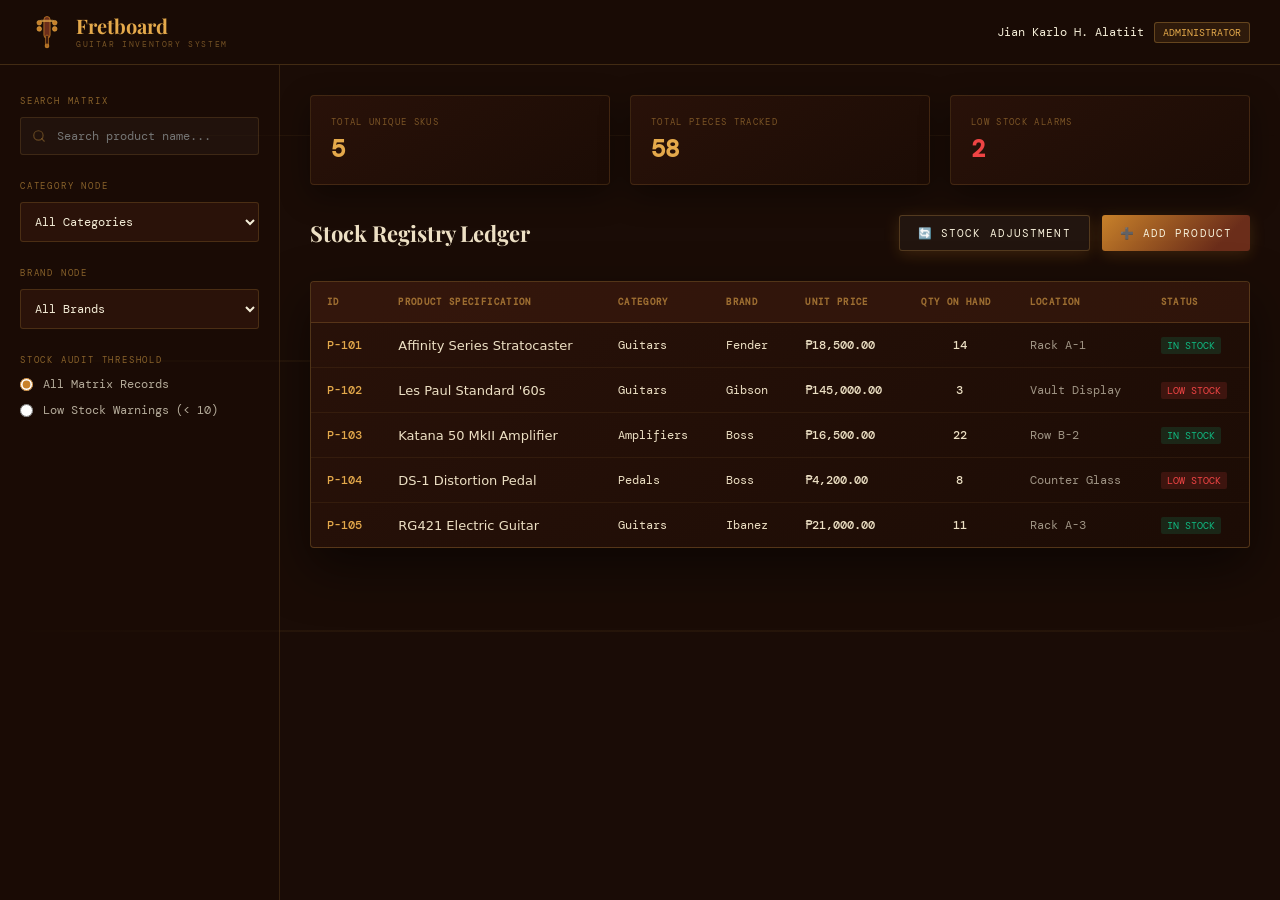
==== main ui/dashboard.html @ c12f4911 "Commited Added the main ui for staff and admin" ====
<!DOCTYPE html>
<html lang="en">
<head>
  <meta charset="UTF-8" />
  <meta name="viewport" content="width=device-width, initial-scale=1.0" />
  <title>Fretboard — Inventory Management Workspace</title>
  <link href="https://fonts.googleapis.com/css2?family=Playfair+Display:ital,wght@0,400;0,700;1,400&family=DM+Mono:wght@300;400;500&display=swap" rel="stylesheet" />
  <style>
    :root {
      --mahogany: #3b1a0e;
      --rosewood: #6b2d1a;
      --amber: #c8812a;
      --gold: #e4a94b;
      --cream: #f5eed8;
      --parchment: #ede0c4;
      --dark: #1a0c06;
      --dark-card: linear-gradient(145deg, rgba(42,18,9,0.97), rgba(28,12,5,0.98));
      --string: rgba(228, 169, 75, 0.15);
      --danger: #ef4444;
      --success: #10b981;
    }

    *, *::before, *::after { box-sizing: border-box; margin: 0; padding: 0; }

    body {
      min-height: 100vh;
      background-color: var(--dark);
      font-family: 'DM Mono', monospace;
      color: var(--cream);
      overflow-x: hidden;
      display: flex;
      flex-direction: column;
    }

    /* ─── Wood grain background ─── */
    .bg {
      position: fixed;
      inset: 0;
      background:
        repeating-linear-gradient(
          92deg,
          transparent 0px, transparent 18px,
          rgba(90,40,10,0.05) 18px, rgba(90,40,10,0.05) 19px
        ),
        repeating-linear-gradient(
          88deg,
          transparent 0px, transparent 38px,
          rgba(60,20,5,0.04) 38px, rgba(60,20,5,0.04) 39px
        ),
        linear-gradient(170deg, #1a0c06 0%, #2e130a 40%, #1d0e07 70%, #120804 100\Build %);
      z-index: -2;
    }

    /* ─── Horizontal Ambient Fret Strings ─── */
    .bg-strings {
      position: fixed;
      inset: 0;
      z-index: -1;
      pointer-events: none;
      opacity: 0.4;
    }
    .bg-string {
      position: absolute;
      left: 0; right: 0; height: 1px;
      background: linear-gradient(90deg, transparent 0%, var(--string) 15%, var(--string) 85%, transparent 100%);
    }
    .bg-string:nth-child(1) { top: 15%; }
    .bg-string:nth-child(2) { top: 40%; height: 1.5px; }
    .bg-string:nth-child(3) { top: 70%; height: 2px; }

    /* ─── Top Header Bar ─── */
    .top-bar {
      background: rgba(26, 12, 6, 0.95);
      border-bottom: 1px solid rgba(228,169,75,0.2);
      padding: 15px 30px;
      display: flex;
      justify-content: space-between;
      align-items: center;
      position: sticky;
      top: 0;
      z-index: 50;
      backdrop-filter: blur(8px);
    }

    .logo-row {
      display: flex;
      align-items: center;
      gap: 12px;
    }
    .logo-icon { width: 34px; height: 34px; }
    .brand { display: flex; flex-direction: column; }
    .brand-name {
      font-family: 'Playfair Display', serif;
      font-size: 20px;
      font-weight: 700;
      color: var(--gold);
      line-height: 1;
    }
    .brand-sub {
      font-size: 8px;
      color: rgba(228,169,75,0.45);
      letter-spacing: 0.2em;
      text-transform: uppercase;
      margin-top: 3px;
    }

    .user-profile {
      display: flex;
      align-items: center;
      gap: 10px;
      font-size: 12px;
    }
    .role-badge {
      background: rgba(228, 169, 75, 0.1);
      border: 1px solid rgba(228, 169, 75, 0.3);
      color: var(--gold);
      padding: 3px 8px;
      border-radius: 3px;
      font-size: 10px;
      text-transform: uppercase;
    }

    /* ─── Layout Configuration ─── */
    .workspace {
      flex: 1;
      display: grid;
      grid-template-columns: 280px 1fr;
      min-height: calc(100vh - 65px);
    }

    /* ─── Sidebar Filters ─── */
    .sidebar {
      background: rgba(28, 12, 5, 0.6);
      border-right: 1px solid rgba(228,169,75,0.15);
      padding: 30px 20px;
      display: flex;
      flex-direction: column;
      gap: 25px;
    }

    .sidebar-section-title {
      font-size: 9px;
      letter-spacing: 0.2em;
      text-transform: uppercase;
      color: rgba(228,169,75,0.55);
      margin-bottom: 10px;
      display: block;
    }

    .search-wrap {
      position: relative;
    }
    .search-wrap svg {
      position: absolute;
      left: 12px; top: 50%;
      transform: translateY(-50%);
      width: 14px; height: 14px;
      color: rgba(228,169,75,0.35);
    }
    .search-input {
      width: 100%;
      padding: 10px 12px 10px 36px;
      background: rgba(255,255,255,0.03);
      border: 1px solid rgba(228,169,75,0.15);
      border-radius: 3px;
      color: var(--cream);
      font-family: inherit;
      font-size: 12px;
      outline: none;
    }
    .search-input:focus {
      border-color: rgba(228,169,75,0.4);
      background: rgba(255,255,255,0.06);
    }

    .filter-select {
      width: 100%;
      padding: 10px;
      background: #2a1209;
      border: 1px solid rgba(228,169,75,0.18);
      border-radius: 3px;
      color: var(--cream);
      font-family: inherit;
      font-size: 12px;
      outline: none;
      cursor: pointer;
    }

    .radio-group {
      display: flex;
      flex-direction: column;
      gap: 10px;
    }
    .radio-label {
      display: flex;
      align-items: center;
      gap: 10px;
      font-size: 12px;
      cursor: pointer;
      color: rgba(245,238,216,0.7);
    }
    .radio-label input {
      accent-color: var(--amber);
    }

    /* ─── Main Content Area ─── */
    .content-canvas {
      padding: 30px;
      display: flex;
      flex-direction: column;
      gap: 30px;
      overflow-y: auto;
    }

    /* Quick Metrics Summary */
    .metrics-row {
      display: grid;
      grid-template-columns: repeat(auto-fit, minmax(200px, 1fr));
      gap: 20px;
    }
    .metric-card {
      background: var(--dark-card);
      border: 1px solid rgba(228,169,75,0.15);
      border-radius: 4px;
      padding: 20px;
      box-shadow: 0 10px 30px rgba(0,0,0,0.4);
    }
    .metric-label {
      font-size: 9px;
      text-transform: uppercase;
      letter-spacing: 0.15em;
      color: rgba(228,169,75,0.45);
    }
    .metric-val {
      font-size: 24px;
      font-weight: 700;
      color: var(--gold);
      margin-top: 5px;
    }

    /* Control Bar Actions */
    .action-row {
      display: flex;
      justify-content: space-between;
      align-items: center;
    }
    .panel-title {
      font-family: 'Playfair Display', serif;
      font-size: 22px;
      color: var(--parchment);
    }
    .btn-group {
      display: flex;
      gap: 12px;
    }
    .btn {
      padding: 10px 18px;
      background: linear-gradient(135deg, var(--amber), var(--rosewood) 80%);
      border: none;
      border-radius: 3px;
      color: var(--cream);
      font-family: inherit;
      font-size: 11px;
      letter-spacing: 0.1em;
      text-transform: uppercase;
      cursor: pointer;
      transition: all 0.2s;
      box-shadow: 0 4px 15px rgba(200,129,42,0.2);
    }
    .btn:hover { transform: translateY(-1px); opacity: 0.95; }
    .btn-secondary {
      background: rgba(255,255,255,0.04);
      border: 1px solid rgba(228,169,75,0.25);
    }
    .btn-secondary:hover { background: rgba(255,255,255,0.08); }

    /* Data Presentation Table */
    .table-container {
      background: var(--dark-card);
      border: 1px solid rgba(228,169,75,0.25);
      border-radius: 4px;
      overflow: hidden;
      box-shadow: 0 20px 50px rgba(0,0,0,0.5);
    }
    table {
      width: 100%;
      border-collapse: collapse;
      text-align: left;
      font-size: 12px;
    }
    th {
      background: rgba(59, 26, 14, 0.6);
      padding: 14px 16px;
      font-size: 9px;
      letter-spacing: 0.15em;
      text-transform: uppercase;
      color: rgba(228,169,75,0.6);
      border-bottom: 1px solid rgba(228,169,75,0.2);
    }
    td {
      padding: 14px 16px;
      border-bottom: 1px solid rgba(228,169,75,0.08);
      color: var(--parchment);
    }
    tr:hover td {
      background: rgba(228,169,75,0.03);
      color: var(--cream);
    }
    tr:last-child td { border-bottom: none; }

    .badge-status {
      padding: 2px 6px;
      border-radius: 2px;
      font-size: 10px;
      text-transform: uppercase;
    }
    .status-instock { background: rgba(16, 185, 129, 0.15); color: var(--success); }
    .status-low { background: rgba(239, 68, 68, 0.15); color: var(--danger); }

    /* ─── Modal Architecture ─── */
    .modal-overlay {
      position: fixed;
      inset: 0;
      background: rgba(10, 5, 3, 0.85);
      backdrop-filter: blur(4px);
      z-index: 100;
      display: flex;
      align-items: center;
      justify-content: center;
      opacity: 0;
      pointer-events: none;
      transition: opacity 0.3s ease;
    }
    .modal-overlay.active {
      opacity: 1;
      pointer-events: auto;
    }
    .modal-card {
      width: 460px;
      background: linear-gradient(145deg, rgba(42,18,9,0.99), rgba(28,12,5,0.99));
      border: 1px solid rgba(228,169,75,0.35);
      border-radius: 4px;
      padding: 40px;
      box-shadow: 0 30px 70px rgba(0,0,0,0.8);
      transform: translateY(15px);
      transition: transform 0.3s ease;
    }
    .modal-overlay.active .modal-card {
      transform: translateY(0);
    }
    .modal-header {
      font-family: 'Playfair Display', serif;
      font-size: 22px;
      color: var(--gold);
      margin-bottom: 25px;
      display: flex;
      justify-content: space-between;
      align-items: center;
    }
    .modal-close {
      background: none; border: none; color: rgba(228,169,75,0.5);
      font-size: 20px; cursor: pointer;
    }
    .modal-close:hover { color: var(--gold); }

    .form-grid {
      display: grid;
      grid-template-columns: 1fr 1fr;
      gap: 15px;
    }
    .form-field { margin-bottom: 18px; }
    .form-field.full { grid-column: span 2; }
    .form-field label {
      display: block; font-size: 9px; letter-spacing: 0.15em;
      text-transform: uppercase; color: rgba(228,169,75,0.55);
      margin-bottom: 6px;
    }
    .form-field input, .form-field select {
      width: 100%; padding: 11px;
      background: rgba(255,255,255,0.04);
      border: 1px solid rgba(228,169,75,0.18);
      border-radius: 3px; color: var(--cream);
      font-family: inherit; font-size: 13px; outline: none;
    }
    .form-field input:focus, .form-field select:focus {
      border-color: var(--gold); background: rgba(255,255,255,0.07);
    }
  </style>
</head>
<body>

  <div class="bg"></div>
  <div class="bg-strings">
    <div class="bg-string"></div>
    <div class="bg-string"></div>
    <div class="bg-string"></div>
  </div>

  <header class="top-bar">
    <div class="logo-row">
      <svg class="logo-icon" viewBox="0 0 44 44" fill="none" xmlns="http://www.w3.org/2000/svg">
        <rect x="18" y="2" width="8" height="28" rx="4" fill="#6b2d1a" stroke="#c8812a" stroke-width="1"/>
        <rect x="20" y="26" width="4" height="16" rx="2" fill="#3b1a0e" stroke="#c8812a" stroke-width="0.8"/>
        <circle cx="22" cy="40" r="3" fill="#c8812a" opacity="0.8"/>
        <rect x="13" y="6" width="18" height="3" rx="1.5" fill="#e4a94b" opacity="0.7"/>
        <circle cx="12" cy="10" r="3" fill="#c8812a" stroke="#e4a94b" stroke-width="0.8"/>
        <circle cx="32" cy="10" r="3" fill="#c8812a" stroke="#e4a94b" stroke-width="0.8"/>
        <circle cx="12" cy="18" r="3" fill="#c8812a" stroke="#e4a94b" stroke-width="0.8"/>
        <circle cx="32" cy="18" r="3" fill="#c8812a" stroke="#e4a94b" stroke-width="0.8"/>
      </svg>
      <div class="brand">
        <span class="brand-name">Fretboard</span>
        <span class="brand-sub">Guitar Inventory System</span>
      </div>
    </div>
    <div class="user-profile">
      <span>Jian Karlo H. Alatiit</span>
      <span class="role-badge">Administrator</span>
    </div>
  </header>

  <div class="workspace">
    
    <aside class="sidebar">
      <div>
        <span class="sidebar-section-title">Search Matrix</span>
        <div class="search-wrap">
          <svg viewBox="0 0 24 24" fill="none" stroke="currentColor" stroke-width="2" stroke-linecap="round" stroke-linejoin="round"><circle cx="11" cy="11" r="8"></circle><line x1="21" y1="21" x2="16.65" y2="16.65"></line></svg>
          <input type="text" id="searchBar" class="search-input" placeholder="Search product name..." oninput="filterRegistry()">
        </div>
      </div>

      <div>
        <span class="sidebar-section-title">Category Node</span>
        <select id="categoryFilter" class="filter-select" onchange="filterRegistry()">
          <option value="ALL">All Categories</option>
          <option value="Guitars">Guitars</option>
          <option value="Amplifiers">Amplifiers</option>
          <option value="Pedals">Pedals & FX</option>
          <option value="Accessories">Accessories</option>
        </select>
      </div>

      <div>
        <span class="sidebar-section-title">Brand Node</span>
        <select id="brandFilter" class="filter-select" onchange="filterRegistry()">
          <option value="ALL">All Brands</option>
          <option value="Fender">Fender</option>
          <option value="Gibson">Gibson</option>
          <option value="Ibanez">Ibanez</option>
          <option value="Boss">Boss</option>
        </select>
      </div>

      <div>
        <span class="sidebar-section-title">Stock Audit Threshold</span>
        <div class="radio-group">
          <label class="radio-label">
            <input type="radio" name="stockStatus" value="ALL" checked onchange="filterRegistry()"> All Matrix Records
          </label>
          <label class="radio-label">
            <input type="radio" name="stockStatus" value="LOW" onchange="filterRegistry()"> Low Stock Warnings (&lt; 10)
          </label>
        </div>
      </div>
    </aside>

    <main class="content-canvas">
      
      <section class="metrics-row">
        <div class="metric-card">
          <div class="metric-label">Total Unique SKUs</div>
          <div class="metric-val" id="metricTotalSKU">0</div>
        </div>
        <div class="metric-card">
          <div class="metric-label">Total Pieces Tracked</div>
          <div class="metric-val" id="metricTotalUnits">0</div>
        </div>
        <div class="metric-card">
          <div class="metric-label">Low Stock Alarms</div>
          <div class="metric-val" id="metricLowStock" style="color: var(--danger);">0</div>
        </div>
      </section>

      <section class="action-row">
        <h2 class="panel-title">Stock Registry Ledger</h2>
        <div class="btn-group">
          <button class="btn btn-secondary" onclick="toggleModal('stockModal', true)">🔄 Stock Adjustment</button>
          <button class="btn" onclick="toggleModal('productModal', true)">➕ Add Product</button>
        </div>
      </section>

      <section class="table-container">
        <table>
          <thead>
            <tr>
              <th>ID</th>
              <th>Product Specification</th>
              <th>Category</th>
              <th>Brand</th>
              <th>Unit Price</th>
              <th>Qty on Hand</th>
              <th>Location</th>
              <th>Status</th>
            </tr>
          </thead>
          <tbody id="inventoryTableBody">
            </tbody>
        </table>
      </section>
    </main>
  </div>

  <div id="productModal" class="modal-overlay">
    <div class="modal-card">
      <div class="modal-header">
        <h3>New Product Specification</h3>
        <button class="modal-close" onclick="toggleModal('productModal', false)">&times;</button>
      </div>
      <form onsubmit="handleCreateProduct(event)">
        <div class="form-grid">
          <div class="form-field full">
            <label>Product Name</label>
            <input type="text" id="newProdName" placeholder="e.g., Player Stratocaster HSS" required />
          </div>
          <div class="form-field">
            <label>Category</label>
            <select id="newProdCategory">
              <option value="Guitars">Guitars</option>
              <option value="Amplifiers">Amplifiers</option>
              <option value="Pedals">Pedals</option>
              <option value="Accessories">Accessories</option>
            </select>
          </div>
          <div class="form-field">
            <label>Brand</label>
            <select id="newProdBrand">
              <option value="Fender">Fender</option>
              <option value="Gibson">Gibson</option>
              <option value="Ibanez">Ibanez</option>
              <option value="Boss">Boss</option>
            </select>
          </div>
          <div class="form-field">
            <label>Unit Price (₱)</label>
            <input type="number" id="newProdPrice" placeholder="45000" min="0" step="0.01" required />
          </div>
          <div class="form-field">
            <label>Initial Quantity</label>
            <input type="number" id="newProdQty" placeholder="12" min="0" required />
          </div>
          <div class="form-field full">
            <label>Stockroom Location</label>
            <input type="text" id="newProdLocation" placeholder="e.g., Row A-S3" required />
          </div>
        </div>
        <button type="submit" class="btn" style="width: 100%; margin-top: 15px;">Commit Product to Registry</button>
      </form>
    </div>
  </div>

  <div id="stockModal" class="modal-overlay">
    <div class="modal-card">
      <div class="modal-header">
        <h3>Stock Level Adjustment Ledger</h3>
        <button class="modal-close" onclick="toggleModal('stockModal', false)">&times;</button>
      </div>
      <form onsubmit="handleStockAdjustment(event)">
        <div class="form-field">
          <label>Select Matrix Target Product</label>
          <select id="adjTargetProduct">
            </select>
        </div>
        <div class="form-grid">
          <div class="form-field">
            <label>Transaction Type</label>
            <select id="adjType">
              <option value="IN">Stock-In (Replenishment)</option>
              <option value="OUT">Stock-Out (Disbursement)</option>
            </select>
          </div>
          <div class="form-field">
            <label>Adjustment Units</label>
            <input type="number" id="adjQty" min="1" required placeholder="5"/>
          </div>
        </div>
        <button type="submit" class="btn" style="width: 100%; margin-top: 15px;">Execute Stock Update</button>
      </form>
    </div>
  </div>

  <script>
    // Mock Database Matrix based closely on project spec mappings
    let dbProducts = [
      { id: 101, name: "Affinity Series Stratocaster", category: "Guitars", brand: "Fender", price: 18500.00, qty: 14, location: "Rack A-1", accurate: true },
      { id: 102, name: "Les Paul Standard '60s", category: "Guitars", brand: "Gibson", price: 145000.00, qty: 3, location: "Vault Display", accurate: true },
      { id: 103, name: "Katana 50 MkII Amplifier", category: "Amplifiers", brand: "Boss", price: 16500.00, qty: 22, location: "Row B-2", accurate: true },
      { id: 104, name: "DS-1 Distortion Pedal", category: "Pedals", brand: "Boss", price: 4200.00, qty: 8, location: "Counter Glass", accurate: true },
      { id: 105, name: "RG421 Electric Guitar", category: "Guitars", brand: "Ibanez", price: 21000.00, qty: 11, location: "Rack A-3", accurate: true }
    ];

    // Initialize DOM Component Configurations
    document.addEventListener("DOMContentLoaded", () => {
      renderRegistry();
      populateProductSelect();
    });

    // Control modal structural viewport triggers
    function toggleModal(modalId, visible) {
      const modal = document.getElementById(modalId);
      if (visible) {
        modal.classList.add('active');
        if(modalId === 'stockModal') populateProductSelect();
      } else {
        modal.classList.remove('active');
      }
    }

    // Refresh Selector Targets inside standard transaction configurations
    function populateProductSelect() {
      const select = document.getElementById("adjTargetProduct");
      select.innerHTML = dbProducts.map(p => `<option value="${p.id}">${p.brand} — ${p.name} (${p.qty} left)</option>`).join("");
    }

    // Render Data View Matrix Lists
    function renderRegistry(filteredData = dbProducts) {
      const tbody = document.getElementById("inventoryTableBody");
      
      if(filteredData.length === 0) {
        tbody.innerHTML = `<tr><td colspan="8" style="text-align: center; color: rgba(228,169,75,0.4);">No products found matching active structural parameters.</td></tr>`;
        updateMetrics(filteredData);
        return;
      }

      tbody.innerHTML = filteredData.map(prod => {
        const structuralStatus = prod.qty < 10 ? 'status-low' : 'status-instock';
        const labelStatus = prod.qty < 10 ? 'Low Stock' : 'In Stock';
        
        return `
          <tr>
            <td style="color: var(--gold); font-weight: 500;">P-${prod.id}</td>
            <td style="font-family: system-ui, sans-serif; font-weight: 500; font-size:13px;">${prod.name}</td>
            <td>${prod.category}</td>
            <td>${prod.brand}</td>
            <td style="font-weight: 500;">₱${prod.price.toLocaleString(undefined, {minimumFractionDigits: 2})}</td>
            <td style="font-weight: 500; text-align: center;">${prod.qty}</td>
            <td style="color: rgba(245,238,216,0.6);">${prod.location}</td>
            <td><span class="badge-status ${structuralStatus}">${labelStatus}</span></td>
          </tr>
        `;
      }).join("");

      updateMetrics(dbProducts);
    }

    // Recalculate operational totals values live
    function updateMetrics(items) {
      document.getElementById("metricTotalSKU").textContent = items.length;
      document.getElementById("metricTotalUnits").textContent = items.reduce((acc, current) => acc + current.qty, 0);
      document.getElementById("metricLowStock").textContent = items.filter(i => i.qty < 10).length;
    }

    // Live search tracking operations pipelines
    function filterRegistry() {
      const searchVal = document.getElementById("searchBar").value.toLowerCase();
      const categoryVal = document.getElementById("categoryFilter").value;
      const brandVal = document.getElementById("brandFilter").value;
      const statusVal = document.querySelector('input[name="stockStatus"]:checked').value;

      const records = dbProducts.filter(item => {
        const matchesSearch = item.name.toLowerCase().includes(searchVal);
        const matchesCategory = (categoryVal === "ALL" || item.category === categoryVal);
        const matchesBrand = (brandVal === "ALL" || item.brand === brandVal);
        const matchesStatus = (statusVal === "ALL" || (statusVal === "LOW" && item.qty < 10));

        return matchesSearch && matchesCategory && matchesBrand && matchesStatus;
      });

      renderRegistry(records);
    }

    // Forms Submission Handler: Create Product
    function handleCreateProduct(e) {
      e.preventDefault();
      
      const newProduct = {
        id: dbProducts.length ? Math.max(...dbProducts.map(p => p.id)) + 1 : 101,
        name: document.getElementById("newProdName").value,
        category: document.getElementById("newProdCategory").value,
        brand: document.getElementById("newProdBrand").value,
        price: parseFloat(document.getElementById("newProdPrice").value),
        qty: parseInt(document.getElementById("newProdQty").value),
        location: document.getElementById("newProdLocation").value,
        accurate: true
      };

      dbProducts.push(newProduct);
      e.target.reset();
      toggleModal('productModal', false);
      renderRegistry();
    }

    // Forms Submission Handler: Audit Stock-In/Out Transactions
    function handleStockAdjustment(e) {
      e.preventDefault();
      
      const targetId = parseInt(document.getElementById("adjTargetProduct").value);
      const adjType = document.getElementById("adjType").value;
      const units = parseInt(document.getElementById("adjQty").value);

      const product = dbProducts.find(p => p.id === targetId);
      if (product) {
        if (adjType === "IN") {
          product.qty += units;
        } else if (adjType === "OUT") {
          if(product.qty < units) {
            alert(`Insufficient Stock Registry Volume! Current available quantity: ${product.qty}`);
            return;
          }
          product.qty -= units;
        }
        
        e.target.reset();
        toggleModal('stockModal', false);
        renderRegistry();
      }
    }
  </script>
</body>
</html>
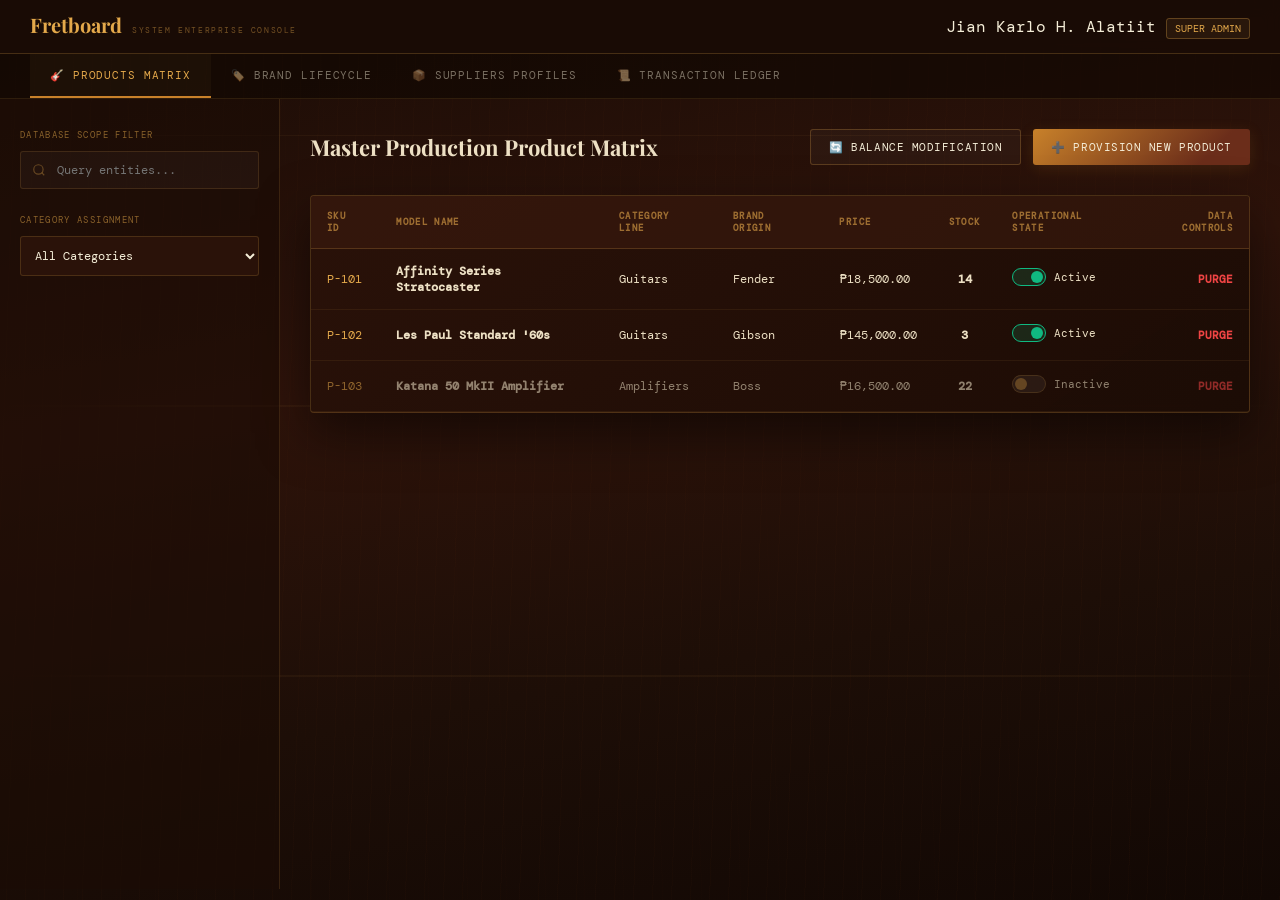
==== commit 9818b39d: "Updated" ====
--- a/main ui/dashboard.html
+++ b/main ui/dashboard.html
@@ -3,7 +3,7 @@
 <head>
   <meta charset="UTF-8" />
   <meta name="viewport" content="width=device-width, initial-scale=1.0" />
-  <title>Fretboard — Inventory Management Workspace</title>
+  <title>Fretboard — Enterprise Admin Console</title>
   <link href="https://fonts.googleapis.com/css2?family=Playfair+Display:ital,wght@0,400;0,700;1,400&family=DM+Mono:wght@300;400;500&display=swap" rel="stylesheet" />
   <style>
     :root {
@@ -32,46 +32,30 @@
       flex-direction: column;
     }
 
-    /* ─── Wood grain background ─── */
+    /* ─── Fine Premium Wood Textured Backplane ─── */
     .bg {
       position: fixed;
       inset: 0;
       background:
-        repeating-linear-gradient(
-          92deg,
-          transparent 0px, transparent 18px,
-          rgba(90,40,10,0.05) 18px, rgba(90,40,10,0.05) 19px
-        ),
-        repeating-linear-gradient(
-          88deg,
-          transparent 0px, transparent 38px,
-          rgba(60,20,5,0.04) 38px, rgba(60,20,5,0.04) 39px
-        ),
-        linear-gradient(170deg, #1a0c06 0%, #2e130a 40%, #1d0e07 70%, #120804 100\Build %);
+        repeating-linear-gradient(92deg, transparent 0px, transparent 18px, rgba(90,40,10,0.05) 18px, rgba(90,40,10,0.05) 19px),
+        repeating-linear-gradient(88deg, transparent 0px, transparent 38px, rgba(60,20,5,0.04) 38px, rgba(60,20,5,0.04) 39px),
+        linear-gradient(170deg, #1a0c06 0%, #2e130a 40%, #1d0e07 70%, #120804 100%);
       z-index: -2;
     }
 
-    /* ─── Horizontal Ambient Fret Strings ─── */
-    .bg-strings {
-      position: fixed;
-      inset: 0;
-      z-index: -1;
-      pointer-events: none;
-      opacity: 0.4;
-    }
+    .bg-strings { position: fixed; inset: 0; z-index: -1; pointer-events: none; opacity: 0.35; }
     .bg-string {
-      position: absolute;
-      left: 0; right: 0; height: 1px;
+      position: absolute; left: 0; right: 0; height: 1px;
       background: linear-gradient(90deg, transparent 0%, var(--string) 15%, var(--string) 85%, transparent 100%);
     }
     .bg-string:nth-child(1) { top: 15%; }
-    .bg-string:nth-child(2) { top: 40%; height: 1.5px; }
-    .bg-string:nth-child(3) { top: 70%; height: 2px; }
-
-    /* ─── Top Header Bar ─── */
+    .bg-string:nth-child(2) { top: 45%; height: 1.5px; }
+    .bg-string:nth-child(3) { top: 75%; height: 2px; }
+
+    /* ─── Global System Layout Header ─── */
     .top-bar {
       background: rgba(26, 12, 6, 0.95);
-      border-bottom: 1px solid rgba(228,169,75,0.2);
+      border-bottom: 1px solid rgba(228,169,75,0.22);
       padding: 15px 30px;
       display: flex;
       justify-content: space-between;
@@ -82,648 +66,567 @@
       backdrop-filter: blur(8px);
     }
 
-    .logo-row {
-      display: flex;
-      align-items: center;
-      gap: 12px;
-    }
-    .logo-icon { width: 34px; height: 34px; }
-    .brand { display: flex; flex-direction: column; }
-    .brand-name {
-      font-family: 'Playfair Display', serif;
-      font-size: 20px;
-      font-weight: 700;
-      color: var(--gold);
-      line-height: 1;
-    }
-    .brand-sub {
-      font-size: 8px;
-      color: rgba(228,169,75,0.45);
-      letter-spacing: 0.2em;
-      text-transform: uppercase;
-      margin-top: 3px;
-    }
-
-    .user-profile {
-      display: flex;
-      align-items: center;
-      gap: 10px;
-      font-size: 12px;
-    }
+    .logo-row { display: flex; align-items: center; gap: 12px; }
+    .brand-name { font-family: 'Playfair Display', serif; font-size: 20px; font-weight: 700; color: var(--gold); line-height: 1; }
+    .brand-sub { font-size: 8px; color: rgba(228,169,75,0.45); letter-spacing: 0.2em; text-transform: uppercase; margin-top: 3px; }
+
     .role-badge {
-      background: rgba(228, 169, 75, 0.1);
-      border: 1px solid rgba(228, 169, 75, 0.3);
-      color: var(--gold);
-      padding: 3px 8px;
-      border-radius: 3px;
-      font-size: 10px;
-      text-transform: uppercase;
-    }
-
-    /* ─── Layout Configuration ─── */
-    .workspace {
-      flex: 1;
-      display: grid;
-      grid-template-columns: 280px 1fr;
-      min-height: calc(100vh - 65px);
-    }
-
-    /* ─── Sidebar Filters ─── */
-    .sidebar {
-      background: rgba(28, 12, 5, 0.6);
-      border-right: 1px solid rgba(228,169,75,0.15);
-      padding: 30px 20px;
-      display: flex;
-      flex-direction: column;
-      gap: 25px;
-    }
-
-    .sidebar-section-title {
-      font-size: 9px;
-      letter-spacing: 0.2em;
-      text-transform: uppercase;
-      color: rgba(228,169,75,0.55);
-      margin-bottom: 10px;
-      display: block;
-    }
-
-    .search-wrap {
-      position: relative;
-    }
-    .search-wrap svg {
-      position: absolute;
-      left: 12px; top: 50%;
-      transform: translateY(-50%);
-      width: 14px; height: 14px;
-      color: rgba(228,169,75,0.35);
-    }
+      background: rgba(228, 169, 75, 0.08); border: 1px solid rgba(228, 169, 75, 0.3);
+      color: var(--gold); padding: 3px 8px; border-radius: 3px; font-size: 10px; text-transform: uppercase;
+    }
+
+    /* ─── Section Configuration Tabs ─── */
+    .nav-tabs { display: flex; background: rgba(15, 7, 3, 0.6); border-bottom: 1px solid rgba(228,169,75,0.12); padding: 0 30px; }
+    .tab-btn {
+      padding: 14px 20px; background: none; border: none; border-bottom: 2px solid transparent;
+      color: rgba(245,238,216,0.45); font-family: inherit; font-size: 11px; text-transform: uppercase;
+      letter-spacing: 0.08em; cursor: pointer; transition: all 0.2s;
+    }
+    .tab-btn:hover { color: var(--gold); }
+    .tab-btn.active { color: var(--gold); border-bottom-color: var(--amber); background: rgba(228,169,75,0.04); }
+
+    /* ─── Structural Workspace Grid Splitter ─── */
+    .workspace { display: grid; grid-template-columns: 280px 1fr; min-height: calc(100vh - 110px); }
+    .sidebar { background: rgba(28, 12, 5, 0.6); border-right: 1px solid rgba(228,169,75,0.15); padding: 30px 20px; display: flex; flex-direction: column; gap: 25px; }
+    .sidebar-section-title { font-size: 9px; letter-spacing: 0.15em; text-transform: uppercase; color: rgba(228,169,75,0.55); margin-bottom: 10px; display: block; }
+    
+    .search-wrap { position: relative; }
+    .search-wrap svg { position: absolute; left: 12px; top: 50%; transform: translateY(-50%); width: 14px; height: 14px; color: rgba(228,169,75,0.35); }
     .search-input {
-      width: 100%;
-      padding: 10px 12px 10px 36px;
-      background: rgba(255,255,255,0.03);
-      border: 1px solid rgba(228,169,75,0.15);
-      border-radius: 3px;
-      color: var(--cream);
-      font-family: inherit;
-      font-size: 12px;
-      outline: none;
-    }
-    .search-input:focus {
-      border-color: rgba(228,169,75,0.4);
-      background: rgba(255,255,255,0.06);
-    }
-
-    .filter-select {
-      width: 100%;
-      padding: 10px;
-      background: #2a1209;
-      border: 1px solid rgba(228,169,75,0.18);
-      border-radius: 3px;
-      color: var(--cream);
-      font-family: inherit;
-      font-size: 12px;
-      outline: none;
-      cursor: pointer;
-    }
-
-    .radio-group {
-      display: flex;
-      flex-direction: column;
-      gap: 10px;
-    }
-    .radio-label {
-      display: flex;
-      align-items: center;
-      gap: 10px;
-      font-size: 12px;
-      cursor: pointer;
-      color: rgba(245,238,216,0.7);
-    }
-    .radio-label input {
-      accent-color: var(--amber);
-    }
-
-    /* ─── Main Content Area ─── */
-    .content-canvas {
-      padding: 30px;
-      display: flex;
-      flex-direction: column;
-      gap: 30px;
-      overflow-y: auto;
-    }
-
-    /* Quick Metrics Summary */
-    .metrics-row {
-      display: grid;
-      grid-template-columns: repeat(auto-fit, minmax(200px, 1fr));
-      gap: 20px;
-    }
-    .metric-card {
-      background: var(--dark-card);
-      border: 1px solid rgba(228,169,75,0.15);
-      border-radius: 4px;
-      padding: 20px;
-      box-shadow: 0 10px 30px rgba(0,0,0,0.4);
-    }
-    .metric-label {
-      font-size: 9px;
-      text-transform: uppercase;
-      letter-spacing: 0.15em;
-      color: rgba(228,169,75,0.45);
-    }
-    .metric-val {
-      font-size: 24px;
-      font-weight: 700;
-      color: var(--gold);
-      margin-top: 5px;
-    }
-
-    /* Control Bar Actions */
-    .action-row {
-      display: flex;
-      justify-content: space-between;
-      align-items: center;
-    }
-    .panel-title {
-      font-family: 'Playfair Display', serif;
-      font-size: 22px;
-      color: var(--parchment);
-    }
-    .btn-group {
-      display: flex;
-      gap: 12px;
-    }
+      width: 100%; padding: 10px 12px 10px 36px; background: rgba(255,255,255,0.03);
+      border: 1px solid rgba(228,169,75,0.15); border-radius: 3px; color: var(--cream); font-family: inherit; font-size: 12px; outline: none;
+    }
+
+    .filter-select { width: 100%; padding: 10px; background: #2a1209; border: 1px solid rgba(228,169,75,0.18); border-radius: 3px; color: var(--cream); font-family: inherit; font-size: 12px; outline: none; }
+
+    /* ─── Display Panels Core Viewports ─── */
+    .content-canvas { padding: 30px; display: flex; flex-direction: column; gap: 30px; }
+    .view-pane { display: none; flex-direction: column; gap: 30px; }
+    .view-pane.active { display: flex; }
+
+    .action-row { display: flex; justify-content: space-between; align-items: center; }
+    .panel-title { font-family: 'Playfair Display', serif; font-size: 22px; color: var(--parchment); }
+    .btn-group { display: flex; gap: 12px; }
+    
     .btn {
-      padding: 10px 18px;
-      background: linear-gradient(135deg, var(--amber), var(--rosewood) 80%);
-      border: none;
-      border-radius: 3px;
-      color: var(--cream);
-      font-family: inherit;
-      font-size: 11px;
-      letter-spacing: 0.1em;
-      text-transform: uppercase;
-      cursor: pointer;
-      transition: all 0.2s;
-      box-shadow: 0 4px 15px rgba(200,129,42,0.2);
-    }
-    .btn:hover { transform: translateY(-1px); opacity: 0.95; }
-    .btn-secondary {
-      background: rgba(255,255,255,0.04);
-      border: 1px solid rgba(228,169,75,0.25);
-    }
-    .btn-secondary:hover { background: rgba(255,255,255,0.08); }
-
-    /* Data Presentation Table */
-    .table-container {
-      background: var(--dark-card);
-      border: 1px solid rgba(228,169,75,0.25);
-      border-radius: 4px;
-      overflow: hidden;
-      box-shadow: 0 20px 50px rgba(0,0,0,0.5);
-    }
-    table {
-      width: 100%;
-      border-collapse: collapse;
-      text-align: left;
-      font-size: 12px;
-    }
-    th {
-      background: rgba(59, 26, 14, 0.6);
-      padding: 14px 16px;
-      font-size: 9px;
-      letter-spacing: 0.15em;
-      text-transform: uppercase;
-      color: rgba(228,169,75,0.6);
-      border-bottom: 1px solid rgba(228,169,75,0.2);
-    }
-    td {
-      padding: 14px 16px;
-      border-bottom: 1px solid rgba(228,169,75,0.08);
-      color: var(--parchment);
-    }
-    tr:hover td {
-      background: rgba(228,169,75,0.03);
-      color: var(--cream);
-    }
-    tr:last-child td { border-bottom: none; }
-
-    .badge-status {
-      padding: 2px 6px;
-      border-radius: 2px;
-      font-size: 10px;
-      text-transform: uppercase;
-    }
-    .status-instock { background: rgba(16, 185, 129, 0.15); color: var(--success); }
-    .status-low { background: rgba(239, 68, 68, 0.15); color: var(--danger); }
-
-    /* ─── Modal Architecture ─── */
-    .modal-overlay {
-      position: fixed;
-      inset: 0;
-      background: rgba(10, 5, 3, 0.85);
-      backdrop-filter: blur(4px);
-      z-index: 100;
-      display: flex;
-      align-items: center;
-      justify-content: center;
-      opacity: 0;
-      pointer-events: none;
-      transition: opacity 0.3s ease;
-    }
-    .modal-overlay.active {
-      opacity: 1;
-      pointer-events: auto;
-    }
-    .modal-card {
-      width: 460px;
-      background: linear-gradient(145deg, rgba(42,18,9,0.99), rgba(28,12,5,0.99));
-      border: 1px solid rgba(228,169,75,0.35);
-      border-radius: 4px;
-      padding: 40px;
-      box-shadow: 0 30px 70px rgba(0,0,0,0.8);
-      transform: translateY(15px);
-      transition: transform 0.3s ease;
-    }
-    .modal-overlay.active .modal-card {
-      transform: translateY(0);
-    }
-    .modal-header {
-      font-family: 'Playfair Display', serif;
-      font-size: 22px;
-      color: var(--gold);
-      margin-bottom: 25px;
-      display: flex;
-      justify-content: space-between;
-      align-items: center;
-    }
-    .modal-close {
-      background: none; border: none; color: rgba(228,169,75,0.5);
-      font-size: 20px; cursor: pointer;
-    }
-    .modal-close:hover { color: var(--gold); }
-
-    .form-grid {
-      display: grid;
-      grid-template-columns: 1fr 1fr;
-      gap: 15px;
-    }
+      padding: 10px 18px; background: linear-gradient(135deg, var(--amber), var(--rosewood) 80%);
+      border: none; border-radius: 3px; color: var(--cream); font-family: inherit; font-size: 11px;
+      letter-spacing: 0.05em; text-transform: uppercase; cursor: pointer; box-shadow: 0 4px 15px rgba(200,129,42,0.15);
+    }
+    .btn-secondary { background: rgba(255,255,255,0.03); border: 1px solid rgba(228,169,75,0.25); box-shadow: none; }
+    .btn-danger-link { background: none; border: none; color: var(--danger); font-family: inherit; font-size: 11px; cursor: pointer; text-transform: uppercase; font-weight: bold; }
+    .btn-danger-link:hover { text-decoration: underline; }
+
+    /* ─── Structural Core Table Frameworks ─── */
+    .table-container { background: var(--dark-card); border: 1px solid rgba(228,169,75,0.22); border-radius: 4px; overflow: hidden; box-shadow: 0 20px 50px rgba(0,0,0,0.5); }
+    table { width: 100%; border-collapse: collapse; text-align: left; font-size: 12px; }
+    th { background: rgba(59, 26, 14, 0.6); padding: 14px 16px; font-size: 9px; letter-spacing: 0.15em; text-transform: uppercase; color: rgba(228,169,75,0.6); border-bottom: 1px solid rgba(228,169,75,0.2); }
+    td { padding: 14px 16px; border-bottom: 1px solid rgba(228,169,75,0.08); color: var(--parchment); vertical-align: middle; }
+    tr:hover td { background: rgba(228,169,75,0.02); }
+
+    /* ─── Active Architectural Toggle Switches ─── */
+    .switch-label { display: inline-flex; align-items: center; gap: 8px; cursor: pointer; font-size: 11px; user-select: none; }
+    .switch-box { position: relative; width: 34px; height: 18px; background: rgba(255,255,255,0.1); border-radius: 9px; border: 1px solid rgba(228,169,75,0.3); transition: background 0.2s; }
+    .switch-box::after { content: ''; position: absolute; top: 2px; left: 2px; width: 12px; height: 12px; background: rgba(228,169,75,0.6); border-radius: 50%; transition: transform 0.2s, background 0.2s; }
+    input[type="checkbox"] { display: none; }
+    input[type="checkbox"]:checked + .switch-box { background: rgba(16, 185, 129, 0.15); border-color: var(--success); }
+    input[type="checkbox"]:checked + .switch-box::after { transform: translateX(16px); background: var(--success); }
+
+    .badge-status { padding: 2px 6px; border-radius: 2px; font-size: 10px; text-transform: uppercase; font-weight: 500; }
+    .status-instock { background: rgba(16, 185, 129, 0.12); color: var(--success); }
+    .status-disabled { background: rgba(255,255,255,0.05); color: rgba(245,238,216,0.35); border: 1px dashed rgba(255,255,255,0.1); }
+    .tx-in { color: var(--success); font-weight: bold; }
+    .tx-out { color: var(--danger); font-weight: bold; }
+
+    /* ─── Management Modals Base ─── */
+    .modal-overlay { position: fixed; inset: 0; background: rgba(10, 5, 3, 0.85); backdrop-filter: blur(4px); z-index: 100; display: flex; align-items: center; justify-content: center; opacity: 0; pointer-events: none; transition: opacity 0.25s ease; }
+    .modal-overlay.active { opacity: 1; pointer-events: auto; }
+    .modal-card { width: 460px; background: linear-gradient(145deg, rgba(42,18,9,0.99), rgba(28,12,5,0.99)); border: 1px solid rgba(228,169,75,0.35); border-radius: 4px; padding: 40px; }
+    .modal-header { font-family: 'Playfair Display', serif; font-size: 22px; color: var(--gold); margin-bottom: 25px; display: flex; justify-content: space-between; align-items: center; }
+    .modal-close { background: none; border: none; color: rgba(228,169,75,0.5); font-size: 20px; cursor: pointer; }
+    
+    .form-grid { display: grid; grid-template-columns: 1fr 1fr; gap: 15px; }
     .form-field { margin-bottom: 18px; }
     .form-field.full { grid-column: span 2; }
-    .form-field label {
-      display: block; font-size: 9px; letter-spacing: 0.15em;
-      text-transform: uppercase; color: rgba(228,169,75,0.55);
-      margin-bottom: 6px;
-    }
+    .form-field label { display: block; font-size: 9px; letter-spacing: 0.1em; text-transform: uppercase; color: rgba(228,169,75,0.55); margin-bottom: 6px; }
     .form-field input, .form-field select {
-      width: 100%; padding: 11px;
-      background: rgba(255,255,255,0.04);
-      border: 1px solid rgba(228,169,75,0.18);
-      border-radius: 3px; color: var(--cream);
-      font-family: inherit; font-size: 13px; outline: none;
-    }
-    .form-field input:focus, .form-field select:focus {
-      border-color: var(--gold); background: rgba(255,255,255,0.07);
+      width: 100%; padding: 11px; background: rgba(255,255,255,0.04); border: 1px solid rgba(228,169,75,0.18); border-radius: 3px; color: var(--cream); font-family: inherit; font-size: 13px; outline: none;
     }
   </style>
 </head>
 <body>
 
   <div class="bg"></div>
-  <div class="bg-strings">
-    <div class="bg-string"></div>
-    <div class="bg-string"></div>
-    <div class="bg-string"></div>
-  </div>
+  <div class="bg-strings"><div class="bg-string"></div><div class="bg-string"></div><div class="bg-string"></div></div>
 
   <header class="top-bar">
     <div class="logo-row">
-      <svg class="logo-icon" viewBox="0 0 44 44" fill="none" xmlns="http://www.w3.org/2000/svg">
-        <rect x="18" y="2" width="8" height="28" rx="4" fill="#6b2d1a" stroke="#c8812a" stroke-width="1"/>
-        <rect x="20" y="26" width="4" height="16" rx="2" fill="#3b1a0e" stroke="#c8812a" stroke-width="0.8"/>
-        <circle cx="22" cy="40" r="3" fill="#c8812a" opacity="0.8"/>
-        <rect x="13" y="6" width="18" height="3" rx="1.5" fill="#e4a94b" opacity="0.7"/>
-        <circle cx="12" cy="10" r="3" fill="#c8812a" stroke="#e4a94b" stroke-width="0.8"/>
-        <circle cx="32" cy="10" r="3" fill="#c8812a" stroke="#e4a94b" stroke-width="0.8"/>
-        <circle cx="12" cy="18" r="3" fill="#c8812a" stroke="#e4a94b" stroke-width="0.8"/>
-        <circle cx="32" cy="18" r="3" fill="#c8812a" stroke="#e4a94b" stroke-width="0.8"/>
-      </svg>
       <div class="brand">
         <span class="brand-name">Fretboard</span>
-        <span class="brand-sub">Guitar Inventory System</span>
+        <span class="brand-sub">System Enterprise Console</span>
       </div>
     </div>
     <div class="user-profile">
       <span>Jian Karlo H. Alatiit</span>
-      <span class="role-badge">Administrator</span>
+      <span class="role-badge">Super Admin</span>
     </div>
   </header>
 
+  <nav class="nav-tabs">
+    <button class="tab-btn active" onclick="switchView('products')">🎸 Products Matrix</button>
+    <button class="tab-btn" onclick="switchView('brands')">🏷️ Brand Lifecycle</button>
+    <button class="tab-btn" onclick="switchView('suppliers')">📦 Suppliers Profiles</button>
+    <button class="tab-btn" onclick="switchView('history')">📜 Transaction Ledger</button>
+  </nav>
+
   <div class="workspace">
-    
     <aside class="sidebar">
       <div>
-        <span class="sidebar-section-title">Search Matrix</span>
+        <span class="sidebar-section-title">Database Scope Filter</span>
         <div class="search-wrap">
-          <svg viewBox="0 0 24 24" fill="none" stroke="currentColor" stroke-width="2" stroke-linecap="round" stroke-linejoin="round"><circle cx="11" cy="11" r="8"></circle><line x1="21" y1="21" x2="16.65" y2="16.65"></line></svg>
-          <input type="text" id="searchBar" class="search-input" placeholder="Search product name..." oninput="filterRegistry()">
+          <svg viewBox="0 0 24 24" fill="none" stroke="currentColor" stroke-width="2"><circle cx="11" cy="11" r="8"></circle><line x1="21" y1="21" x2="16.65" y2="16.65"></line></svg>
+          <input type="text" id="globalSearch" class="search-input" placeholder="Query entities..." oninput="executeGlobalFilters()">
         </div>
       </div>
-
       <div>
-        <span class="sidebar-section-title">Category Node</span>
-        <select id="categoryFilter" class="filter-select" onchange="filterRegistry()">
+        <span class="sidebar-section-title">Category Assignment</span>
+        <select id="categorySelect" class="filter-select" onchange="executeGlobalFilters()">
           <option value="ALL">All Categories</option>
           <option value="Guitars">Guitars</option>
           <option value="Amplifiers">Amplifiers</option>
-          <option value="Pedals">Pedals & FX</option>
-          <option value="Accessories">Accessories</option>
+          <option value="Pedals">Pedals</option>
         </select>
       </div>
-
-      <div>
-        <span class="sidebar-section-title">Brand Node</span>
-        <select id="brandFilter" class="filter-select" onchange="filterRegistry()">
-          <option value="ALL">All Brands</option>
-          <option value="Fender">Fender</option>
-          <option value="Gibson">Gibson</option>
-          <option value="Ibanez">Ibanez</option>
-          <option value="Boss">Boss</option>
-        </select>
-      </div>
-
-      <div>
-        <span class="sidebar-section-title">Stock Audit Threshold</span>
-        <div class="radio-group">
-          <label class="radio-label">
-            <input type="radio" name="stockStatus" value="ALL" checked onchange="filterRegistry()"> All Matrix Records
-          </label>
-          <label class="radio-label">
-            <input type="radio" name="stockStatus" value="LOW" onchange="filterRegistry()"> Low Stock Warnings (&lt; 10)
-          </label>
-        </div>
-      </div>
     </aside>
 
     <main class="content-canvas">
       
-      <section class="metrics-row">
-        <div class="metric-card">
-          <div class="metric-label">Total Unique SKUs</div>
-          <div class="metric-val" id="metricTotalSKU">0</div>
-        </div>
-        <div class="metric-card">
-          <div class="metric-label">Total Pieces Tracked</div>
-          <div class="metric-val" id="metricTotalUnits">0</div>
-        </div>
-        <div class="metric-card">
-          <div class="metric-label">Low Stock Alarms</div>
-          <div class="metric-val" id="metricLowStock" style="color: var(--danger);">0</div>
-        </div>
-      </section>
-
-      <section class="action-row">
-        <h2 class="panel-title">Stock Registry Ledger</h2>
-        <div class="btn-group">
-          <button class="btn btn-secondary" onclick="toggleModal('stockModal', true)">🔄 Stock Adjustment</button>
-          <button class="btn" onclick="toggleModal('productModal', true)">➕ Add Product</button>
-        </div>
-      </section>
-
-      <section class="table-container">
-        <table>
-          <thead>
-            <tr>
-              <th>ID</th>
-              <th>Product Specification</th>
-              <th>Category</th>
-              <th>Brand</th>
-              <th>Unit Price</th>
-              <th>Qty on Hand</th>
-              <th>Location</th>
-              <th>Status</th>
-            </tr>
-          </thead>
-          <tbody id="inventoryTableBody">
-            </tbody>
-        </table>
-      </section>
+      <div id="pane-products" class="view-pane active">
+        <section class="action-row">
+          <h2 class="panel-title">Master Production Product Matrix</h2>
+          <div class="btn-group">
+            <button class="btn btn-secondary" onclick="toggleModal('adjustmentModal', true)">🔄 Balance Modification</button>
+            <button class="btn" onclick="toggleModal('productModal', true)">➕ Provision New Product</button>
+          </div>
+        </section>
+        <section class="table-container">
+          <table>
+            <thead>
+              <tr><th>SKU ID</th><th>Model Name</th><th>Category Line</th><th>Brand Origin</th><th>Price</th><th>Stock</th><th>Operational State</th><th style="text-align:right;">Data Controls</th></tr>
+            </thead>
+            <tbody id="table-products"></tbody>
+          </table>
+        </section>
+      </div>
+
+      <div id="pane-brands" class="view-pane">
+        <section class="action-row">
+          <h2 class="panel-title">Brand Manufacturer Configuration Directory</h2>
+          <button class="btn" onclick="toggleModal('brandModal', true)">➕ Provision Manufacturer Brand</button>
+        </section>
+        <section class="table-container">
+          <table>
+            <thead>
+              <tr><th>Brand ID</th><th>Brand Designation</th><th>Equipment Type Specialty</th><th>Global Active Scope</th><th style="text-align:right;">Data Controls</th></tr>
+            </thead>
+            <tbody id="table-brands"></tbody>
+          </table>
+        </section>
+      </div>
+
+      <div id="pane-suppliers" class="view-pane">
+        <section class="action-row">
+          <h2 class="panel-title">Registered Business Wholesale Entities</h2>
+          <button class="btn" onclick="toggleModal('supplierModal', true)">➕ Authorize Supplier Node</button>
+        </section>
+        <section class="table-container">
+          <table>
+            <thead>
+              <tr><th>Supplier ID</th><th>Company Legal Entity</th><th>Contact Phone</th><th>Corporate Email</th><th style="text-align:right;">Data Controls</th></tr>
+            </thead>
+            <tbody id="table-suppliers"></tbody>
+          </table>
+        </section>
+      </div>
+
+      <div id="pane-history" class="view-pane">
+        <section class="action-row">
+          <h2 class="panel-title">System Transaction History Log</h2>
+          <div style="display:flex; align-items:center; gap:10px;">
+            <span style="font-size:11px; color:rgba(228,169,75,0.6)">Filter Ledger State:</span>
+            <select id="txFilter" class="filter-select" style="width:180px;" onchange="renderHistoryRegistry()">
+              <option value="ALL">Show All Ledger Entries</option>
+              <option value="IN">Isolate Inbound (STOCK-IN)</option>
+              <option value="OUT">Isolate Outbound (STOCK-OUT)</option>
+            </select>
+          </div>
+        </section>
+        <section class="table-container">
+          <table>
+            <thead>
+              <tr><th>Log-ID</th><th>Target Product</th><th>Authorized User</th><th>Associated Supplier</th><th>Ledger State Direction</th><th>Unit Delta</th><th>Timestamp Logged</th></tr>
+            </thead>
+            <tbody id="table-history"></tbody>
+          </table>
+        </section>
+      </div>
+
     </main>
   </div>
 
   <div id="productModal" class="modal-overlay">
     <div class="modal-card">
-      <div class="modal-header">
-        <h3>New Product Specification</h3>
-        <button class="modal-close" onclick="toggleModal('productModal', false)">&times;</button>
-      </div>
-      <form onsubmit="handleCreateProduct(event)">
+      <div class="modal-header"><h3>Catalog New Product Specification</h3><button class="modal-close" onclick="toggleModal('productModal', false)">&times;</button></div>
+      <form onsubmit="createNewProduct(event)">
         <div class="form-grid">
-          <div class="form-field full">
-            <label>Product Name</label>
-            <input type="text" id="newProdName" placeholder="e.g., Player Stratocaster HSS" required />
-          </div>
-          <div class="form-field">
-            <label>Category</label>
-            <select id="newProdCategory">
-              <option value="Guitars">Guitars</option>
-              <option value="Amplifiers">Amplifiers</option>
-              <option value="Pedals">Pedals</option>
-              <option value="Accessories">Accessories</option>
-            </select>
-          </div>
-          <div class="form-field">
-            <label>Brand</label>
-            <select id="newProdBrand">
-              <option value="Fender">Fender</option>
-              <option value="Gibson">Gibson</option>
-              <option value="Ibanez">Ibanez</option>
-              <option value="Boss">Boss</option>
-            </select>
-          </div>
-          <div class="form-field">
-            <label>Unit Price (₱)</label>
-            <input type="number" id="newProdPrice" placeholder="45000" min="0" step="0.01" required />
-          </div>
-          <div class="form-field">
-            <label>Initial Quantity</label>
-            <input type="number" id="newProdQty" placeholder="12" min="0" required />
-          </div>
-          <div class="form-field full">
-            <label>Stockroom Location</label>
-            <input type="text" id="newProdLocation" placeholder="e.g., Row A-S3" required />
-          </div>
+          <div class="form-field full"><label>Model Name</label><input type="text" id="p-name" required></div>
+          <div class="form-field"><label>Category Line</label><select id="p-cat"><option value="Guitars">Guitars</option><option value="Amplifiers">Amplifiers</option><option value="Pedals">Pedals</option></select></div>
+          <div class="form-field"><label>Brand Origin</label><select id="p-brand-select"></select></div>
+          <div class="form-field"><label>Retail Price (₱)</label><input type="number" id="p-price" min="0" step="0.01" required></div>
+          <div class="form-field"><label>Initial Balance Stock</label><input type="number" id="p-qty" min="0" required></div>
+          <div class="form-field full"><label>Fulfillment Grid Location</label><input type="text" id="p-loc" required placeholder="Rack A-1"></div>
         </div>
-        <button type="submit" class="btn" style="width: 100%; margin-top: 15px;">Commit Product to Registry</button>
+        <button type="submit" class="btn" style="width: 100%; margin-top: 15px;">Commit Record to Database</button>
       </form>
     </div>
   </div>
 
-  <div id="stockModal" class="modal-overlay">
+  <div id="brandModal" class="modal-overlay">
     <div class="modal-card">
-      <div class="modal-header">
-        <h3>Stock Level Adjustment Ledger</h3>
-        <button class="modal-close" onclick="toggleModal('stockModal', false)">&times;</button>
-      </div>
-      <form onsubmit="handleStockAdjustment(event)">
-        <div class="form-field">
-          <label>Select Matrix Target Product</label>
-          <select id="adjTargetProduct">
-            </select>
-        </div>
-        <div class="form-grid">
-          <div class="form-field">
-            <label>Transaction Type</label>
-            <select id="adjType">
-              <option value="IN">Stock-In (Replenishment)</option>
-              <option value="OUT">Stock-Out (Disbursement)</option>
-            </select>
-          </div>
-          <div class="form-field">
-            <label>Adjustment Units</label>
-            <input type="number" id="adjQty" min="1" required placeholder="5"/>
-          </div>
-        </div>
-        <button type="submit" class="btn" style="width: 100%; margin-top: 15px;">Execute Stock Update</button>
+      <div class="modal-header"><h3>Provision New Manufacturing Entity</h3><button class="modal-close" onclick="toggleModal('brandModal', false)">&times;</button></div>
+      <form onsubmit="createNewBrand(event)">
+        <div class="form-field"><label>Brand Corporate Name</label><input type="text" id="b-name" required placeholder="e.g., Ibanez"></div>
+        <div class="form-field"><label>Product Specialty Type</label><input type="text" id="b-type" required placeholder="e.g., Solid-Body Electric Guitars"></div>
+        <button type="submit" class="btn" style="width: 100%; margin-top: 15px;">Instantiate Brand Node</button>
       </form>
     </div>
   </div>
 
+  <div id="supplierModal" class="modal-overlay">
+    <div class="modal-card">
+      <div class="modal-header"><h3>Provision New Corporate Supplier</h3><button class="modal-close" onclick="toggleModal('supplierModal', false)">&times;</button></div>
+      <form onsubmit="createNewSupplier(event)">
+        <div class="form-grid">
+          <div class="form-field full"><label>Company Legal Designation</label><input type="text" id="s-name" required></div>
+          <div class="form-field"><label>Contact Telephone</label><input type="text" id="s-phone" required></div>
+          <div class="form-field"><label>Corporate Endpoint Email</label><input type="email" id="s-email" required></div>
+        </div>
+        <button type="submit" class="btn" style="width: 100%; margin-top: 15px;">Authorize Supplier Profile</button>
+      </form>
+    </div>
+  </div>
+
+  <div id="adjustmentModal" class="modal-overlay">
+    <div class="modal-card">
+      <div class="modal-header"><h3>Execute Stock Balance Entry</h3><button class="modal-close" onclick="toggleModal('adjustmentModal', false)">&times;</button></div>
+      <form onsubmit="executeAdjustment(event)">
+        <div class="form-field"><label>Target Asset Record</label><select id="adj-product"></select></div>
+        <div class="form-grid">
+          <div class="form-field"><label>Delta Direct State</label><select id="adj-type"><option value="IN">STOCK-IN (Inbound Supply)</option><option value="OUT">STOCK-OUT (Outbound Disbursal)</option></select></div>
+          <div class="form-field"><label>Units Volume</label><input type="number" id="adj-qty" min="1" required value="1"></div>
+          <div class="form-field full"><label>Sourced Vendor Entity</label><select id="adj-supplier"></select></div>
+        </div>
+        <button type="submit" class="btn" style="width: 100%; margin-top: 15px;">Commit Log Entry & Modify Balances</button>
+      </form>
+    </div>
+  </div>
+
   <script>
-    // Mock Database Matrix based closely on project spec mappings
-    let dbProducts = [
-      { id: 101, name: "Affinity Series Stratocaster", category: "Guitars", brand: "Fender", price: 18500.00, qty: 14, location: "Rack A-1", accurate: true },
-      { id: 102, name: "Les Paul Standard '60s", category: "Guitars", brand: "Gibson", price: 145000.00, qty: 3, location: "Vault Display", accurate: true },
-      { id: 103, name: "Katana 50 MkII Amplifier", category: "Amplifiers", brand: "Boss", price: 16500.00, qty: 22, location: "Row B-2", accurate: true },
-      { id: 104, name: "DS-1 Distortion Pedal", category: "Pedals", brand: "Boss", price: 4200.00, qty: 8, location: "Counter Glass", accurate: true },
-      { id: 105, name: "RG421 Electric Guitar", category: "Guitars", brand: "Ibanez", price: 21000.00, qty: 11, location: "Rack A-3", accurate: true }
+    // State Architecture Mapped to Document Structural Definitions
+    let tableProducts = [
+      { id: 101, name: "Affinity Series Stratocaster", category: "Guitars", brand: "Fender", price: 18500.00, qty: 14, location: "Rack A-1", isActive: true },
+      { id: 102, name: "Les Paul Standard '60s", category: "Guitars", brand: "Gibson", price: 145000.00, qty: 3, location: "Vault Display", isActive: true },
+      { id: 103, name: "Katana 50 MkII Amplifier", category: "Amplifiers", brand: "Boss", price: 16500.00, qty: 22, location: "Row B-2", isActive: false }
     ];
 
-    // Initialize DOM Component Configurations
+    let tableBrands = [
+      { id: 301, name: "Fender", type: "Guitars & Amps", isActive: true },
+      { id: 302, name: "Gibson", type: "Premium Electric Guitars", isActive: true },
+      { id: 303, name: "Boss", type: "Effects Pedals & Solid-State Amps", isActive: true }
+    ];
+
+    let tableSuppliers = [
+      { id: 501, name: "Yupangco Music Corp", phone: "0288911161", email: "info@yupangco.com" },
+      { id: 502, name: "JB Music Philippines", phone: "0284260341", email: "b2b@jbmusic.com.ph" }
+    ];
+
+    let tableHistory = [
+      { txId: 9001, productName: "Katana 50 MkII Amplifier", user: "Admin (Karlo)", supplier: "Yupangco Music Corp", type: "IN", quantity: 10, date: "2026-06-02 14:22" },
+      { txId: 9002, productName: "Affinity Series Stratocaster", user: "Staff (Lacao)", supplier: "N/A (Customer)", type: "OUT", quantity: 1, date: "2026-06-04 09:10" }
+    ];
+
     document.addEventListener("DOMContentLoaded", () => {
-      renderRegistry();
-      populateProductSelect();
+      refreshInterfaceViews();
     });
 
-    // Control modal structural viewport triggers
-    function toggleModal(modalId, visible) {
-      const modal = document.getElementById(modalId);
-      if (visible) {
+    function switchView(viewName) {
+      document.querySelectorAll('.tab-btn').forEach(b => b.classList.remove('active'));
+      document.querySelectorAll('.view-pane').forEach(p => p.classList.remove('active'));
+      event.target.classList.add('active');
+      document.getElementById(`pane-${viewName}`).classList.add('active');
+    }
+
+    function toggleModal(id, open) {
+      const modal = document.getElementById(id);
+      if(open) {
         modal.classList.add('active');
-        if(modalId === 'stockModal') populateProductSelect();
+        if(id === 'adjustmentModal') setupAdjustmentDropdowns();
+        if(id === 'productModal') populateBrandDropdownMenu();
       } else {
         modal.classList.remove('active');
       }
     }
 
-    // Refresh Selector Targets inside standard transaction configurations
-    function populateProductSelect() {
-      const select = document.getElementById("adjTargetProduct");
-      select.innerHTML = dbProducts.map(p => `<option value="${p.id}">${p.brand} — ${p.name} (${p.qty} left)</option>`).join("");
-    }
-
-    // Render Data View Matrix Lists
-    function renderRegistry(filteredData = dbProducts) {
-      const tbody = document.getElementById("inventoryTableBody");
-      
-      if(filteredData.length === 0) {
-        tbody.innerHTML = `<tr><td colspan="8" style="text-align: center; color: rgba(228,169,75,0.4);">No products found matching active structural parameters.</td></tr>`;
-        updateMetrics(filteredData);
+    function setupAdjustmentDropdowns() {
+      // Filter out products whose brand is inactive to prevent transactions on discontinued brands
+      const availableProducts = tableProducts.filter(p => {
+        const parentBrand = tableBrands.find(b => b.name === p.brand);
+        return parentBrand ? parentBrand.isActive : true;
+      });
+
+      document.getElementById('adj-product').innerHTML = availableProducts.map(p => `<option value="${p.id}">${p.brand} — ${p.name} (${p.qty} units available)</option>`).join('');
+      document.getElementById('adj-supplier').innerHTML = `<option value="0">Retail Customer Disbursal (No Supplier Link)</option>` + tableSuppliers.map(s => `<option value="${s.id}">${s.name}</option>`).join('');
+    }
+
+    function populateBrandDropdownMenu() {
+      // Dynamic rendering ensures you can only select active brands when declaring new items
+      const activeBrands = tableBrands.filter(b => b.isActive);
+      document.getElementById('p-brand-select').innerHTML = activeBrands.map(b => `<option value="${b.name}">${b.name}</option>`).join('');
+    }
+
+    /* ─── Global State Rendering Pipelines ─── */
+    function refreshInterfaceViews() {
+      renderProductsRegistry();
+      renderBrandsRegistry();
+      renderSuppliersRegistry();
+      renderHistoryRegistry();
+    }
+
+    // Feature 2: Product Availability Render & Feature 4: Delete Node helper
+    function renderProductsRegistry(records = tableProducts) {
+      const body = document.getElementById('table-products');
+      body.innerHTML = records.map(p => `
+        <tr style="${!p.isActive ? 'opacity: 0.55;' : ''}">
+          <td style="color:var(--gold)">P-${p.id}</td>
+          <td><b>${p.name}</b></td>
+          <td>${p.category}</td>
+          <td>${p.brand}</td>
+          <td>₱${p.price.toLocaleString(undefined, {minimumFractionDigits: 2})}</td>
+          <td style="text-align:center; font-weight:bold;">${p.qty}</td>
+          <td>
+            <label class="switch-label">
+              <input type="checkbox" ${p.isActive ? 'checked' : ''} onchange="toggleProductAvailability(${p.id}, this.checked)">
+              <div class="switch-box"></div>
+              <span>${p.isActive ? 'Active' : 'Inactive'}</span>
+            </label>
+          </td>
+          <td style="text-align:right;"><button class="btn-danger-link" onclick="deleteProductRecord(${p.id})">Purge</button></td>
+        </tr>
+      `).join('');
+    }
+
+    // Feature 3: Brand Management System Lifecycle Switch
+    function renderBrandsRegistry() {
+      const body = document.getElementById('table-brands');
+      body.innerHTML = tableBrands.map(b => `
+        <tr style="${!b.isActive ? 'opacity: 0.55;' : ''}">
+          <td style="color:var(--gold)">B-${b.id}</td>
+          <td><b>${b.name}</b></td>
+          <td>${b.type}</td>
+          <td>
+            <label class="switch-label">
+              <input type="checkbox" ${b.isActive ? 'checked' : ''} onchange="toggleBrandLifecycle(${b.id}, this.checked)">
+              <div class="switch-box"></div>
+              <span>${b.isActive ? 'Deployed' : 'Decommissioned'}</span>
+            </label>
+          </td>
+          <td style="text-align:right;"><button class="btn-danger-link" onclick="deleteBrandRecord(${b.id})">Purge</button></td>
+        </tr>
+      `).join('');
+    }
+
+    function renderSuppliersRegistry() {
+      const body = document.getElementById('table-suppliers');
+      body.innerHTML = tableSuppliers.map(s => `
+        <tr>
+          <td>S-${s.id}</td>
+          <td><b>${s.name}</b></td>
+          <td>${s.phone}</td>
+          <td>${s.email}</td>
+          <td style="text-align:right;"><button class="btn-danger-link" onclick="deleteSupplierRecord(${s.id})">Purge</button></td>
+        </tr>
+      `).join('');
+    }
+
+    // Feature 1: Status filtering: Stock-ins and outs processing logic
+    function renderHistoryRegistry() {
+      const body = document.getElementById('table-history');
+      const filterMode = document.getElementById('txFilter').value;
+
+      const itemsToRender = tableHistory.filter(h => {
+        if(filterMode === "ALL") return true;
+        return h.type === filterMode;
+      });
+
+      if(itemsToRender.length === 0) {
+        body.innerHTML = `<tr><td colspan="7" style="text-align:center; color:rgba(228,169,75,0.4); padding:30px;">No transaction entries matches selected ledger parameters.</td></tr>`;
         return;
       }
 
-      tbody.innerHTML = filteredData.map(prod => {
-        const structuralStatus = prod.qty < 10 ? 'status-low' : 'status-instock';
-        const labelStatus = prod.qty < 10 ? 'Low Stock' : 'In Stock';
-        
-        return `
-          <tr>
-            <td style="color: var(--gold); font-weight: 500;">P-${prod.id}</td>
-            <td style="font-family: system-ui, sans-serif; font-weight: 500; font-size:13px;">${prod.name}</td>
-            <td>${prod.category}</td>
-            <td>${prod.brand}</td>
-            <td style="font-weight: 500;">₱${prod.price.toLocaleString(undefined, {minimumFractionDigits: 2})}</td>
-            <td style="font-weight: 500; text-align: center;">${prod.qty}</td>
-            <td style="color: rgba(245,238,216,0.6);">${prod.location}</td>
-            <td><span class="badge-status ${structuralStatus}">${labelStatus}</span></td>
-          </tr>
-        `;
-      }).join("");
-
-      updateMetrics(dbProducts);
-    }
-
-    // Recalculate operational totals values live
-    function updateMetrics(items) {
-      document.getElementById("metricTotalSKU").textContent = items.length;
-      document.getElementById("metricTotalUnits").textContent = items.reduce((acc, current) => acc + current.qty, 0);
-      document.getElementById("metricLowStock").textContent = items.filter(i => i.qty < 10).length;
-    }
-
-    // Live search tracking operations pipelines
-    function filterRegistry() {
-      const searchVal = document.getElementById("searchBar").value.toLowerCase();
-      const categoryVal = document.getElementById("categoryFilter").value;
-      const brandVal = document.getElementById("brandFilter").value;
-      const statusVal = document.querySelector('input[name="stockStatus"]:checked').value;
-
-      const records = dbProducts.filter(item => {
-        const matchesSearch = item.name.toLowerCase().includes(searchVal);
-        const matchesCategory = (categoryVal === "ALL" || item.category === categoryVal);
-        const matchesBrand = (brandVal === "ALL" || item.brand === brandVal);
-        const matchesStatus = (statusVal === "ALL" || (statusVal === "LOW" && item.qty < 10));
-
-        return matchesSearch && matchesCategory && matchesBrand && matchesStatus;
+      body.innerHTML = itemsToRender.map(h => `
+        <tr>
+          <td>TX-${h.txId}</td>
+          <td>${h.productName}</td>
+          <td>${h.user}</td>
+          <td style="color:rgba(245,238,216,0.6)">${h.supplier}</td>
+          <td><span class="${h.type === 'IN' ? 'tx-in' : 'tx-out'}">${h.type === 'IN' ? '📈 INBOUND' : '📉 OUTBOUND'}</span></td>
+          <td><b>${h.quantity}</b></td>
+          <td style="color:rgba(245,238,216,0.4); font-size:11px;">${h.date}</td>
+        </tr>
+      `).join('');
+    }
+
+    /* ─── State Management Mutation Nodes ─── */
+    function toggleProductAvailability(id, isChecked) {
+      const prod = tableProducts.find(p => p.id === id);
+      if(prod) {
+        prod.isActive = isChecked;
+        refreshInterfaceViews();
+      }
+    }
+
+    function toggleBrandLifecycle(id, isChecked) {
+      const brand = tableBrands.find(b => b.id === id);
+      if(brand) {
+        brand.isActive = isChecked;
+        // Cascading control rules: If a brand is marked inactive, immediately turn down all products cataloged under it
+        if(!isChecked) {
+          tableProducts.forEach(p => {
+            if(p.brand === brand.name) p.isActive = false;
+          });
+        }
+        refreshInterfaceViews();
+      }
+    }
+
+    /* Feature 4: Safe Explicit Deletion Operations Cascade Routines */
+    function deleteProductRecord(id) {
+      if(confirm("CRITICAL WARNING:\n\nYou are about to permanently clear this product spec file from memory. This change cannot be undone. Proceed?")) {
+        tableProducts = tableProducts.filter(p => p.id !== id);
+        refreshInterfaceViews();
+      }
+    }
+
+    function deleteBrandRecord(id) {
+      const brand = tableBrands.find(b => b.id === id);
+      if(!brand) return;
+
+      const dependencyCheck = tableProducts.some(p => p.brand === brand.name);
+      if(dependencyCheck) {
+        alert("Operation Blocked: Cannot delete brand entry while active catalog product specifications depend on its string namespace definition.");
+        return;
+      }
+
+      if(confirm(`Confirm deletion of manufacturer parameter: ${brand.name}?`)) {
+        tableBrands = tableBrands.filter(b => b.id !== id);
+        refreshInterfaceViews();
+      }
+    }
+
+    function deleteSupplierRecord(id) {
+      if(confirm("Confirm removal of this authorized supplier profile? This action breaks history lookups referencing this entity.")) {
+        tableSuppliers = tableSuppliers.filter(s => s.id !== id);
+        refreshInterfaceViews();
+      }
+    }
+
+    /* ─── Data Entry Submission Pipeline Nodes ─── */
+    function createNewProduct(e) {
+      e.preventDefault();
+      tableProducts.push({
+        id: tableProducts.length ? Math.max(...tableProducts.map(p => p.id)) + 1 : 101,
+        name: document.getElementById('p-name').value,
+        category: document.getElementById('p-cat').value,
+        brand: document.getElementById('p-brand-select').value,
+        price: parseFloat(document.getElementById('p-price').value),
+        qty: parseInt(document.getElementById('p-qty').value),
+        location: document.getElementById('p-loc').value,
+        isActive: true
       });
-
-      renderRegistry(records);
-    }
-
-    // Forms Submission Handler: Create Product
-    function handleCreateProduct(e) {
-      e.preventDefault();
-      
-      const newProduct = {
-        id: dbProducts.length ? Math.max(...dbProducts.map(p => p.id)) + 1 : 101,
-        name: document.getElementById("newProdName").value,
-        category: document.getElementById("newProdCategory").value,
-        brand: document.getElementById("newProdBrand").value,
-        price: parseFloat(document.getElementById("newProdPrice").value),
-        qty: parseInt(document.getElementById("newProdQty").value),
-        location: document.getElementById("newProdLocation").value,
-        accurate: true
-      };
-
-      dbProducts.push(newProduct);
       e.target.reset();
       toggleModal('productModal', false);
-      renderRegistry();
-    }
-
-    // Forms Submission Handler: Audit Stock-In/Out Transactions
-    function handleStockAdjustment(e) {
+      refreshInterfaceViews();
+    }
+
+    function createNewBrand(e) {
       e.preventDefault();
-      
-      const targetId = parseInt(document.getElementById("adjTargetProduct").value);
-      const adjType = document.getElementById("adjType").value;
-      const units = parseInt(document.getElementById("adjQty").value);
-
-      const product = dbProducts.find(p => p.id === targetId);
-      if (product) {
-        if (adjType === "IN") {
-          product.qty += units;
-        } else if (adjType === "OUT") {
-          if(product.qty < units) {
-            alert(`Insufficient Stock Registry Volume! Current available quantity: ${product.qty}`);
-            return;
-          }
-          product.qty -= units;
-        }
-        
-        e.target.reset();
-        toggleModal('stockModal', false);
-        renderRegistry();
-      }
+      tableBrands.push({
+        id: tableBrands.length ? Math.max(...tableBrands.map(b => b.id)) + 1 : 301,
+        name: document.getElementById('b-name').value,
+        type: document.getElementById('b-type').value,
+        isActive: true
+      });
+      e.target.reset();
+      toggleModal('brandModal', false);
+      refreshInterfaceViews();
+    }
+
+    function createNewSupplier(e) {
+      e.preventDefault();
+      tableSuppliers.push({
+        id: tableSuppliers.length ? Math.max(...tableSuppliers.map(s => s.id)) + 1 : 501,
+        name: document.getElementById('s-name').value,
+        phone: document.getElementById('s-phone').value,
+        email: document.getElementById('s-email').value
+      });
+      e.target.reset();
+      toggleModal('supplierModal', false);
+      refreshInterfaceViews();
+    }
+
+    function executeAdjustment(e) {
+      e.preventDefault();
+      const pId = parseInt(document.getElementById('adj-product').value);
+      const sId = parseInt(document.getElementById('adj-supplier').value);
+      const type = document.getElementById('adj-type').value;
+      const val = parseInt(document.getElementById('adj-qty').value);
+
+      const prod = tableProducts.find(p => p.id === pId);
+      const vendor = tableSuppliers.find(s => s.id === sId);
+
+      if(type === "OUT" && prod.qty < val) {
+        alert("Operation Aborted: Insufficient stock assets available to perform specified balance disbursal.");
+        return;
+      }
+
+      prod.qty += (type === "IN" ? val : -val);
+
+      tableHistory.unshift({
+        txId: tableHistory.length ? Math.max(...tableHistory.map(h => h.txId)) + 1 : 9001,
+        productName: prod.name,
+        user: "Admin (Karlo)",
+        supplier: vendor ? vendor.name : "N/A (Retail Terminal Outbound Sale)",
+        type: type,
+        quantity: val,
+        date: new Date().toISOString().replace('T', ' ').substring(0, 16)
+      });
+
+      e.target.reset();
+      toggleModal('adjustmentModal', false);
+      refreshInterfaceViews();
+    }
+
+    function executeGlobalFilters() {
+      const search = document.getElementById('globalSearch').value.toLowerCase();
+      const category = document.getElementById('categorySelect').value;
+
+      const filtered = tableProducts.filter(p => {
+        const textMatch = p.name.toLowerCase().includes(search) || p.brand.toLowerCase().includes(search);
+        const catMatch = category === "ALL" || p.category === category;
+        return textMatch && catMatch;
+      });
+
+      renderProductsRegistry(filtered);
     }
   </script>
 </body>
